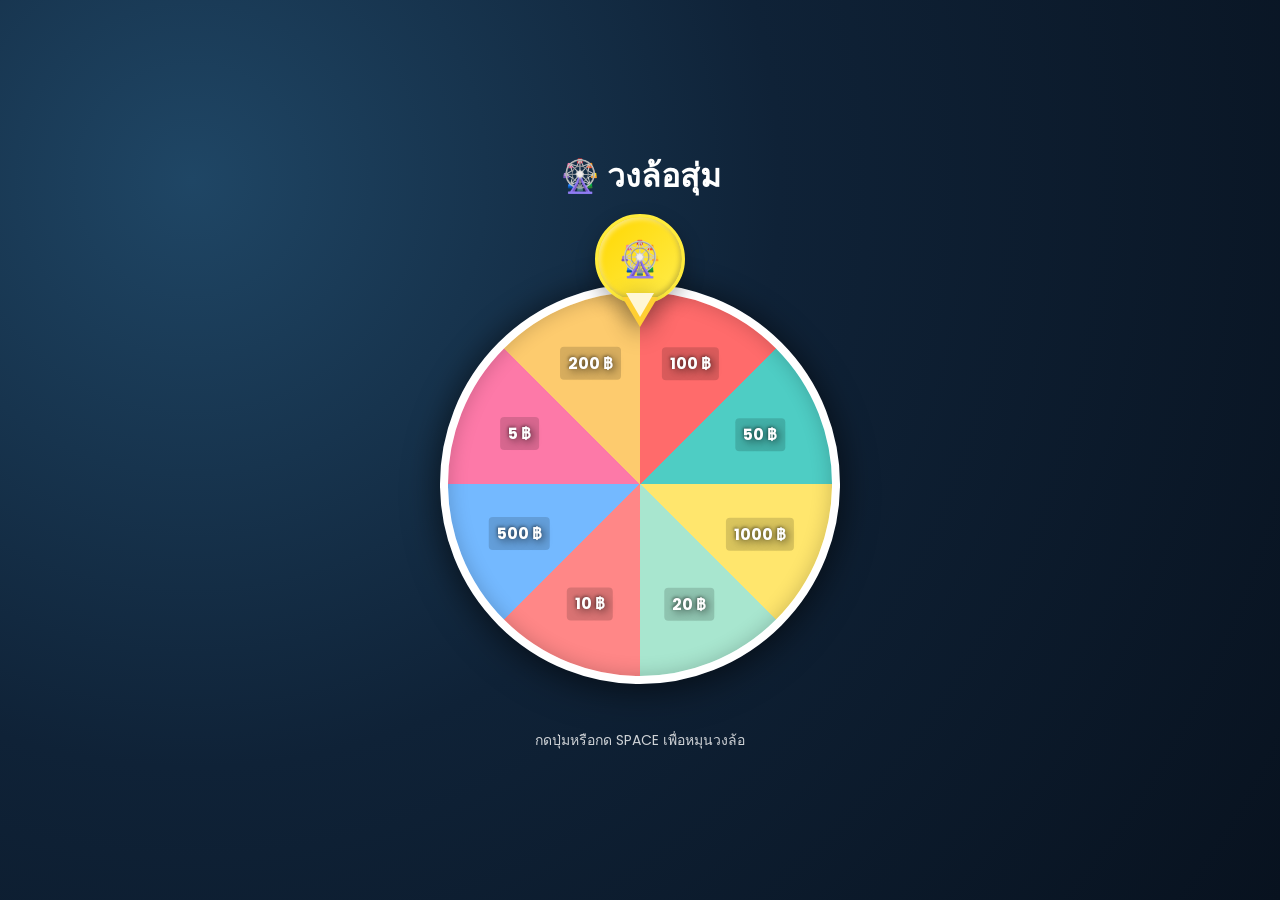
==== index.html @ fed34795 "feat: add display page for lucky wheel with spinning functionality and prize management - Implemente" ====
<!DOCTYPE html>
<html lang="th">
<head>
    <meta charset="UTF-8">
    <meta name="viewport" content="width=device-width, initial-scale=1.0">
    <link rel="stylesheet" href="style.css">
    <title>วงล้อสุ่ม - Lucky Wheel</title>
</head>
<body class="display-page">
    <div class="display-container">
        <!-- Header -->
        <div class="display-header">
            <h1>🎡 วงล้อสุ่ม</h1>
</div>

        <!-- Wheel -->
        <div class="wheel-display">
            <div class="wheel-pointer" aria-hidden="true"></div>
            <div class="spinner-btn"></div>
            <div class="wheel" id="wheel"></div>
            <div class="result-display" id="resultDisplay"></div>
        </div>

        <!-- Info -->
        <div class="display-info">
            <p>กดปุ่มหรือกด SPACE เพื่อหมุนวงล้อ</p>
        </div>
    </div>

    <script src="shared.js"></script>
    <script src="display.js"></script>
</body>
</html>
---- style.css ----
@import url(https://fonts.googleapis.com/css?family=Poppins:200,300,400,500,600,700,800,900&display=swap);

*{
    margin: 0;
    padding: 0;
    box-sizing: border-box;
    font-family: 'Poppins', sans-serif;
}

/* ===== DISPLAY PAGE (FRONTEND) ===== */
body.display-page {
    display: flex;
    justify-content: center;
    align-items: center;
    min-height: 100vh;
    background: radial-gradient(circle at 15% 20%, #1f4665 0%, #0f2237 45%, #08121f 100%);
    padding: 20px;
}

.display-container {
    display: flex;
    flex-direction: column;
    align-items: center;
    gap: 20px;
    width: 100%;
    max-width: 760px;
}

.display-header {
    text-align: center;
    color: white;
}

.display-header h1 {
    font-size: 32px;
    margin-bottom: 10px;
}

.display-header .admin-link {
    display: none;
}

.admin-link {
    display: inline-block;
    background: rgba(255, 255, 255, 0.2);
    color: white;
    padding: 8px 16px;
    border-radius: 20px;
    text-decoration: none;
    font-size: 14px;
    transition: all 0.3s ease;
    border: 1px solid rgba(255, 255, 255, 0.3);
}

.admin-link:hover {
    background: rgba(255, 255, 255, 0.3);
    transform: translateY(-2px);
}

.wheel-display {
    position: relative;
    width: 100%;
    aspect-ratio: 1;
    max-width: 450px;
    display: flex;
    justify-content: center;
    align-items: center;
    margin-top: 28px;
}

.wheel-pointer {
    position: absolute;
    top: 38px;
    left: 50%;
    transform: translateX(-50%);
    width: 0;
    height: 0;
    border-left: 18px solid transparent;
    border-right: 18px solid transparent;
    border-top: 30px solid #ffcf33;
    z-index: 12;
    filter: drop-shadow(0 8px 12px rgba(0, 0, 0, 0.45));
}

.wheel-pointer::before {
    content: '';
    position: absolute;
    top: -34px;
    left: -14px;
    border-left: 14px solid transparent;
    border-right: 14px solid transparent;
    border-top: 24px solid #fff7d6;
}

.display-info {
    text-align: center;
    color: rgba(255, 255, 255, 0.8);
    font-size: 14px;
}

/* ===== ADMIN PAGE (BACKEND) ===== */
body.admin-page {
    background: radial-gradient(circle at 15% 20%, #1f4665 0%, #0f2237 45%, #08121f 100%);
    min-height: 100vh;
    display: flex;
    flex-direction: column;
}

.admin-wrapper {
    flex: 1;
    display: flex;
    flex-direction: column;
}

.admin-header {
    background: rgba(12, 30, 48, 0.78);
    color: white;
    padding: 20px;
    border-bottom: 1px solid rgba(255, 255, 255, 0.2);
    backdrop-filter: blur(10px);
}

.header-content {
    max-width: 1400px;
    margin: 0 auto;
    display: flex;
    justify-content: space-between;
    align-items: center;
    width: 100%;
}

.admin-header h1 {
    font-size: 28px;
    margin: 0;
}

.back-button {
    background: rgba(255, 255, 255, 0.2);
    color: white;
    padding: 10px 20px;
    border-radius: 8px;
    text-decoration: none;
    transition: all 0.3s ease;
    border: 1px solid rgba(255, 255, 255, 0.3);
}

.back-button:hover {
    background: rgba(255, 255, 255, 0.3);
    transform: translateX(-5px);
}

.admin-content {
    flex: 1;
    display: flex;
    gap: 30px;
    padding: 30px;
    max-width: 1400px;
    margin: 0 auto;
    width: 100%;
    overflow-y: auto;
}

.control-panel {
    flex: 0 0 350px;
    background: rgba(249, 252, 255, 0.97);
    padding: 30px;
    border-radius: 15px;
    box-shadow: 0 10px 40px rgba(0, 0, 0, 0.3);
    max-height: 85vh;
    overflow-y: auto;
}

.control-panel h2 {
    color: #667eea;
    margin-bottom: 20px;
    font-size: 18px;
}

.panel-section {
    margin-bottom: 25px;
    padding-bottom: 20px;
    border-bottom: 1px solid #eee;
}

.panel-section:last-of-type {
    border-bottom: none;
}

.panel-section h2 {
    color: #333;
    font-size: 14px;
    margin-bottom: 12px;
    text-transform: uppercase;
    letter-spacing: 0.5px;
}

.input-group {
    display: flex;
    gap: 8px;
    margin-bottom: 10px;
}

.input-group input[type="text"],
.input-group input[type="color"],
.input-group input[type="range"] {
    padding: 10px;
    border: 2px solid #eee;
    border-radius: 8px;
    font-size: 14px;
    transition: all 0.3s ease;
}

.input-group input[type="text"] {
    flex: 1;
}

.input-group input[type="text"]:focus {
    outline: none;
    border-color: #667eea;
    box-shadow: 0 0 10px rgba(102, 126, 234, 0.2);
}

.input-group input[type="color"] {
    width: 50px;
    cursor: pointer;
}

.input-group button {
    padding: 10px 16px;
    background: #667eea;
    color: white;
    border: none;
    border-radius: 8px;
    cursor: pointer;
    font-weight: 600;
    transition: background 0.3s ease;
}

.input-group button:hover {
    background: #764ba2;
}

.speed-control {
    display: flex;
    align-items: center;
    gap: 12px;
}

.speed-control input[type="range"] {
    flex: 1;
    height: 6px;
    cursor: pointer;
}

.speed-control span {
    font-weight: 600;
    color: #667eea;
    min-width: 50px;
}

.panel-buttons {
    display: flex;
    gap: 10px;
    margin-top: 20px;
}

.btn-save {
    flex: 1;
    padding: 12px;
    background: #52c41a;
    color: white;
    border: none;
    border-radius: 8px;
    cursor: pointer;
    font-weight: 600;
    transition: background 0.3s ease;
    font-size: 14px;
}

.btn-save:hover {
    background: #45a517;
}

.btn-reset {
    flex: 1;
    padding: 12px;
    background: #ff6b6b;
    color: white;
    border: none;
    border-radius: 8px;
    cursor: pointer;
    font-weight: 600;
    transition: background 0.3s ease;
    font-size: 14px;
}

.btn-reset:hover {
    background: #ff5252;
}

/* Prize List */
.prize-list {
    display: flex;
    flex-direction: column;
    gap: 10px;
    max-height: 220px;
    overflow-y: auto;
}

.prize-item {
    display: flex;
    align-items: center;
    gap: 8px;
    background: #f5f5f5;
    padding: 10px;
    border-radius: 8px;
    font-size: 12px;
    color: #333;
    border: 1px solid #ddd;
    flex-wrap: wrap;
}

.prize-color {
    width: 24px;
    height: 24px;
    border-radius: 4px;
    border: 2px solid white;
    box-shadow: 0 0 5px rgba(0, 0, 0, 0.2);
    flex-shrink: 0;
}

.prize-name {
    flex: 1;
    font-weight: 500;
    min-width: 60px;
}

.prize-odds {
    display: flex;
    align-items: center;
    gap: 5px;
}

.prize-odds input {
    width: 45px;
    padding: 4px;
    border: 1px solid #ddd;
    border-radius: 4px;
    font-size: 12px;
}

.prize-odds label {
    font-size: 11px;
    color: #666;
    font-weight: 600;
}

.btn-remove {
    background: none;
    border: none;
    color: #ff6b6b;
    cursor: pointer;
    font-size: 16px;
    padding: 0;
    flex-shrink: 0;
    transition: color 0.2s ease;
}

.btn-remove:hover {
    color: #ff0000;
}

/* Preview Panel */
.preview-panel {
    flex: 1;
    background: rgba(249, 252, 255, 0.97);
    padding: 30px;
    border-radius: 15px;
    box-shadow: 0 10px 40px rgba(0, 0, 0, 0.3);
    display: flex;
    flex-direction: column;
    gap: 20px;
    max-height: 85vh;
    overflow-y: auto;
}

.preview-panel h2 {
    color: #667eea;
    font-size: 18px;
    margin: 0;
}

.preview-wheel-container {
    position: relative;
    width: 100%;
    aspect-ratio: 1;
    display: flex;
    justify-content: center;
    align-items: center;
}

.stats-box {
    background: #f9f9f9;
    border: 1px solid #eee;
    border-radius: 10px;
    padding: 15px;
}

.stats-table {
    font-size: 13px;
}

.stats-row {
    display: grid;
    grid-template-columns: 1fr 1fr 1fr;
    gap: 15px;
    padding: 8px 0;
    border-bottom: 1px solid #eee;
    align-items: center;
}

.stats-row.header {
    font-weight: 700;
    color: #667eea;
    border-bottom: 2px solid #667eea;
    margin-bottom: 8px;
}

.stats-row.inactive {
    opacity: 0.5;
    color: #999;
}

.stats-footer {
    padding: 10px 0;
    margin-top: 10px;
    padding-top: 10px;
    border-top: 1px solid #eee;
    font-weight: 600;
    color: #667eea;
    text-align: right;
}

/* ===== WHEEL STYLES (SHARED) ===== */
.wheel {
    position: relative;
    width: 100%;
    max-width: 400px;
    aspect-ratio: 1;
    border-radius: 50%;
    box-shadow: 0 0 30px rgba(0, 0, 0, 0.4), inset 0 0 20px rgba(0, 0, 0, 0.2), 0 10px 40px rgba(0, 0, 0, 0.3);
    background: conic-gradient(
        from 0deg,
        #ff6b6b 0deg 45deg,
        #4ecdc4 45deg 90deg,
        #ffe66d 90deg 135deg,
        #a8e6cf 135deg 180deg,
        #ff8787 180deg 225deg,
        #74b9ff 225deg 270deg,
        #fd79a8 270deg 315deg,
        #fdcb6e 315deg 360deg
    );
    border: 8px solid white;
    display: flex;
    align-items: center;
    justify-content: center;
    position: relative;
}

.wheel .number {
    position: absolute;
    width: 100%;
    height: 100%;
    display: flex;
    justify-content: center;
    align-items: center;
    transform-origin: 50% 50%;
}

.wheel .number span {
    position: absolute;
    background: transparent;
    display: flex;
    justify-content: center;
    align-items: center;
    font-size: 16px;
    font-weight: 700;
    color: white;
    text-shadow: 2px 2px 8px rgba(0, 0, 0, 0.6), -1px -1px 3px rgba(0, 0, 0, 0.4);
    transition: all 0.3s ease;
    white-space: nowrap;
    padding: 4px 8px;
    border-radius: 4px;
    background: rgba(0, 0, 0, 0.15);
    --label-radius: 130px;
}

.wheel .number span:hover {
    font-size: 18px;
    background: rgba(0, 0, 0, 0.3);
}

.wheel {
    animation: none;
    transition: transform 160ms linear;
    will-change: transform;
}

.wheel.spinning {
    animation: spin 5s cubic-bezier(0.25, 0.46, 0.45, 0.94);
}

@keyframes spin {
    0% { transform: rotate(0deg); }
    100% { transform: rotate(3600deg); }
}

/* Spinner Button */
.spinner-btn {
    position: absolute;
    width: 90px;
    height: 90px;
    background: linear-gradient(135deg, #ffd700 0%, #ffed4e 100%);
    border-radius: 50%;
    top: -45px;
    left: 50%;
    transform: translateX(-50%);
    z-index: 8;
    cursor: pointer;
    display: flex;
    justify-content: center;
    align-items: center;
    font-size: 40px;
    font-weight: bold;
    color: white;
    box-shadow: 0 8px 20px rgba(0, 0, 0, 0.3), inset -2px -2px 5px rgba(0, 0, 0, 0.2), inset 2px 2px 5px rgba(255, 255, 255, 0.5);
    transition: all 0.3s ease;
    user-select: none;
    border: 3px solid #ffeb3b;
}

.spinner-btn:hover {
    transform: translateX(-50%) scale(1.08);
    box-shadow: 0 12px 25px rgba(0, 0, 0, 0.4), inset -2px -2px 5px rgba(0, 0, 0, 0.2), inset 2px 2px 5px rgba(255, 255, 255, 0.5);
}

.spinner-btn::after {
    content: '🎡';
    font-size: 35px;
}

.spinner-btn.spinning {
    animation: pulse 0.5s infinite;
}

@keyframes pulse {
    0%, 100% { transform: translateX(-50%) scale(1); }
    50% { transform: translateX(-50%) scale(1.05); }
}

/* Result Display */
.result-display {
    position: absolute;
    bottom: -70px;
    left: 50%;
    transform: translateX(-50%);
    background: linear-gradient(135deg, rgba(255, 255, 255, 0.98) 0%, rgba(255, 255, 255, 0.95) 100%);
    padding: 18px 50px;
    border-radius: 12px;
    font-size: 20px;
    font-weight: 700;
    color: #667eea;
    opacity: 0;
    transition: opacity 0.3s ease;
    box-shadow: 0 10px 35px rgba(0, 0, 0, 0.2);
    white-space: nowrap;
    border: 2px solid #667eea;
}

.result-display.show {
    opacity: 1;
}

/* ===== RESPONSIVE ===== */
@media (max-width: 1200px) {
    .admin-content {
        flex-direction: column;
        gap: 20px;
    }

    .control-panel {
        flex: 0 0 auto;
    }

    .preview-panel {
        flex: 1;
    }
}

@media (max-width: 768px) {
    body.display-page {
        padding: 10px;
    }

    .display-container {
        gap: 15px;
    }

    .display-header h1 {
        font-size: 24px;
    }

    .admin-content {
        padding: 15px;
        gap: 15px;
    }

    .control-panel {
        flex: 0 0 auto;
        padding: 20px;
        max-height: none;
    }

    .preview-panel {
        padding: 20px;
        max-height: none;
    }

    .wheel {
        max-width: 300px;
    }

    .spinner-btn {
        width: 70px;
        height: 70px;
        border: 2px solid #ffeb3b;
        top: -35px;
    }

    .spinner-btn::after {
        font-size: 28px;
    }

    .wheel .number span {
        font-size: 14px;
        --label-radius: 98px;
    }

    .result-display {
        font-size: 16px;
        padding: 12px 30px;
        border: 1px solid #667eea;
        bottom: -60px;
    }

    .panel-section {
        margin-bottom: 18px;
        padding-bottom: 15px;
    }

    .prize-item {
        flex-direction: column;
        align-items: flex-start;
    }

    .prize-name {
        width: 100%;
    }

    .prize-odds {
        width: 100%;
        justify-content: space-between;
    }
}
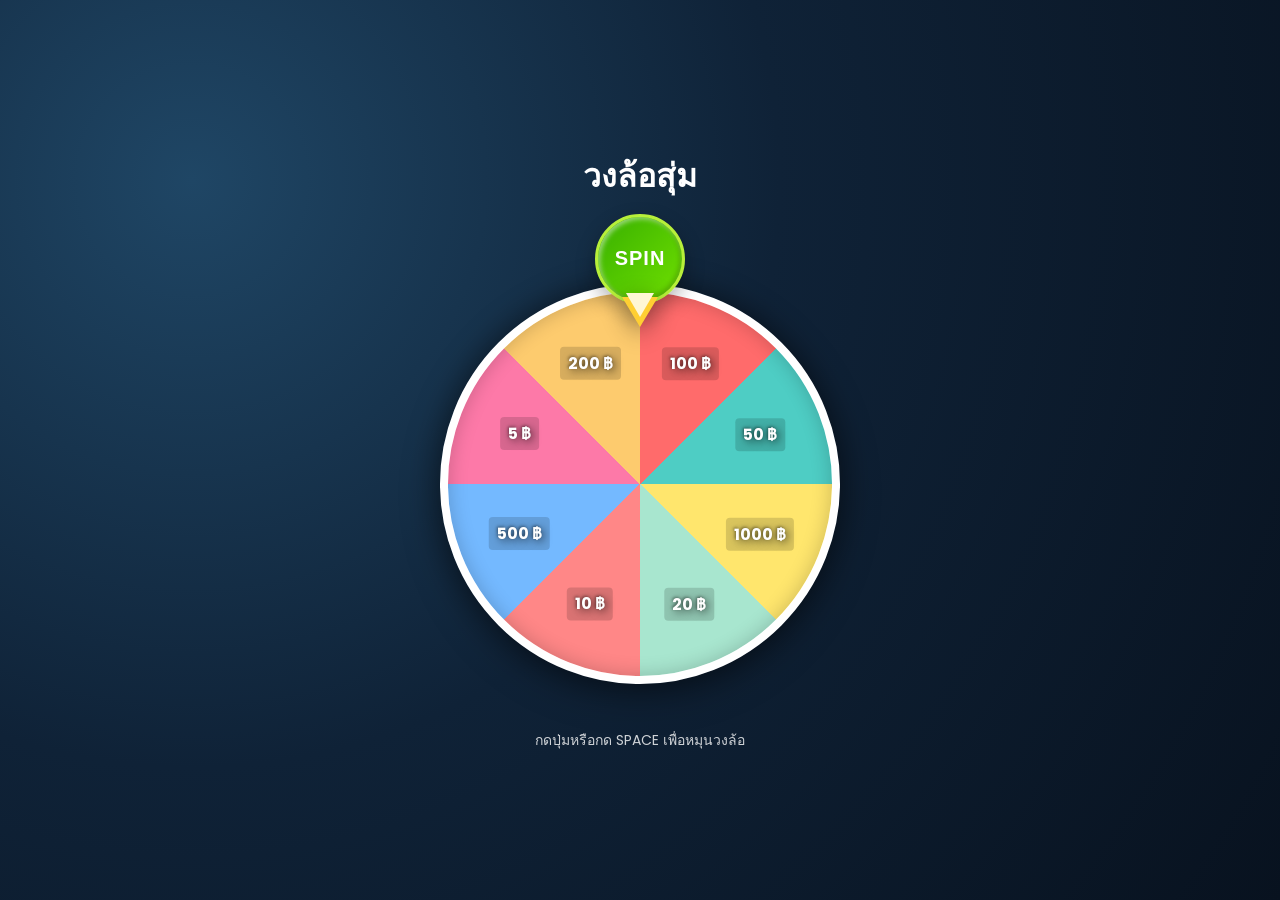
==== commit fc57833a: "fix ui button" ====
--- a/index.html
+++ b/index.html
@@ -8,12 +8,12 @@
 </head>
 <body class="display-page">
     <div class="display-container">
-        <!-- Header -->
+
         <div class="display-header">
-            <h1>🎡 วงล้อสุ่ม</h1>
+            <h1> วงล้อสุ่ม</h1>
 </div>
 
-        <!-- Wheel -->
+
         <div class="wheel-display">
             <div class="wheel-pointer" aria-hidden="true"></div>
             <div class="spinner-btn"></div>
@@ -21,7 +21,7 @@
             <div class="result-display" id="resultDisplay"></div>
         </div>
 
-        <!-- Info -->
+     
         <div class="display-info">
             <p>กดปุ่มหรือกด SPACE เพื่อหมุนวงล้อ</p>
         </div>
--- a/style.css
+++ b/style.css
@@ -520,7 +520,7 @@
     position: absolute;
     width: 90px;
     height: 90px;
-    background: linear-gradient(135deg, #ffd700 0%, #ffed4e 100%);
+    background: linear-gradient(135deg, #38b000 0%, #70e000 100%);
     border-radius: 50%;
     top: -45px;
     left: 50%;
@@ -536,17 +536,20 @@
     box-shadow: 0 8px 20px rgba(0, 0, 0, 0.3), inset -2px -2px 5px rgba(0, 0, 0, 0.2), inset 2px 2px 5px rgba(255, 255, 255, 0.5);
     transition: all 0.3s ease;
     user-select: none;
-    border: 3px solid #ffeb3b;
+    border: 3px solid #b7ef3a;
 }
 
 .spinner-btn:hover {
     transform: translateX(-50%) scale(1.08);
     box-shadow: 0 12px 25px rgba(0, 0, 0, 0.4), inset -2px -2px 5px rgba(0, 0, 0, 0.2), inset 2px 2px 5px rgba(255, 255, 255, 0.5);
+    background: linear-gradient(135deg, #2d9d00 0%, #5fd400 100%);
 }
 
 .spinner-btn::after {
-    content: '🎡';
-    font-size: 35px;
+    content: 'SPIN';
+    font-size: 20px;
+    letter-spacing: 1px;
+    font-weight: 800;
 }
 
 .spinner-btn.spinning {
@@ -633,12 +636,12 @@
     .spinner-btn {
         width: 70px;
         height: 70px;
-        border: 2px solid #ffeb3b;
+        border: 2px solid #b7ef3a;
         top: -35px;
     }
 
     .spinner-btn::after {
-        font-size: 28px;
+        font-size: 16px;
     }
 
     .wheel .number span {
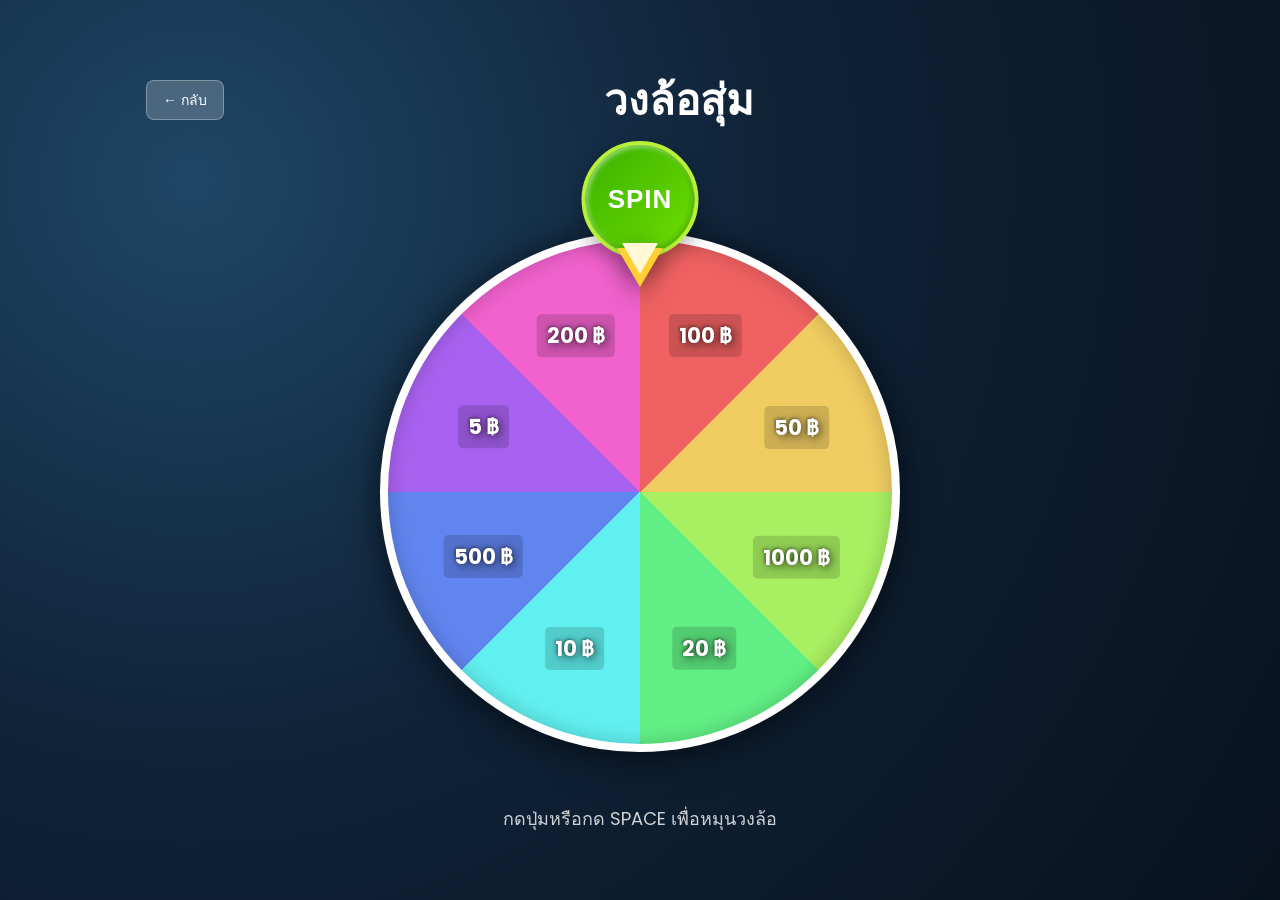
==== commit 8e454950: "add home" ====
--- a/index.html
+++ b/index.html
@@ -10,8 +10,12 @@
     <div class="display-container">
 
         <div class="display-header">
-            <h1> วงล้อสุ่ม</h1>
-</div>
+            <div class="header-top">
+                <a href="home.html" class="back-button">← กลับ</a>
+                <h1>วงล้อสุ่ม</h1>
+                <div class="header-spacer"></div>
+            </div>
+        </div>
 
 
         <div class="wheel-display">
--- a/style.css
+++ b/style.css
@@ -7,6 +7,13 @@
     font-family: 'Poppins', sans-serif;
 }
 
+html,
+body {
+    width: 100%;
+    min-height: 100%;
+    background: #0f2237;
+}
+
 /* ===== DISPLAY PAGE (FRONTEND) ===== */
 body.display-page {
     display: flex;
@@ -15,6 +22,8 @@
     min-height: 100vh;
     background: radial-gradient(circle at 15% 20%, #1f4665 0%, #0f2237 45%, #08121f 100%);
     padding: 20px;
+    background-size: cover;
+    background-repeat: no-repeat;
 }
 
 .display-container {
@@ -23,17 +32,46 @@
     align-items: center;
     gap: 20px;
     width: 100%;
-    max-width: 760px;
+    max-width: 988px;
 }
 
 .display-header {
     text-align: center;
     color: white;
+    width: 100%;
+}
+
+.display-header .header-top {
+    display: flex;
+    justify-content: space-between;
+    align-items: center;
+    gap: 20px;
+    margin-bottom: 10px;
+}
+
+.display-header .back-button {
+    background: rgba(255, 255, 255, 0.2);
+    color: white;
+    padding: 8px 16px;
+    border-radius: 8px;
+    text-decoration: none;
+    transition: all 0.3s ease;
+    border: 1px solid rgba(255, 255, 255, 0.3);
+    font-size: 14px;
+}
+
+.display-header .back-button:hover {
+    background: rgba(255, 255, 255, 0.3);
+    transform: translateX(-5px);
+}
+
+.header-spacer {
+    width: auto;
 }
 
 .display-header h1 {
-    font-size: 32px;
-    margin-bottom: 10px;
+    font-size: 42px;
+    flex: 1;
 }
 
 .display-header .admin-link {
@@ -61,23 +99,23 @@
     position: relative;
     width: 100%;
     aspect-ratio: 1;
-    max-width: 450px;
+    max-width: 585px;
     display: flex;
     justify-content: center;
     align-items: center;
-    margin-top: 28px;
+    margin-top: 36px;
 }
 
 .wheel-pointer {
     position: absolute;
-    top: 38px;
+    top: 49px;
     left: 50%;
     transform: translateX(-50%);
     width: 0;
     height: 0;
-    border-left: 18px solid transparent;
-    border-right: 18px solid transparent;
-    border-top: 30px solid #ffcf33;
+    border-left: 23px solid transparent;
+    border-right: 23px solid transparent;
+    border-top: 39px solid #ffcf33;
     z-index: 12;
     filter: drop-shadow(0 8px 12px rgba(0, 0, 0, 0.45));
 }
@@ -85,17 +123,17 @@
 .wheel-pointer::before {
     content: '';
     position: absolute;
-    top: -34px;
-    left: -14px;
-    border-left: 14px solid transparent;
-    border-right: 14px solid transparent;
-    border-top: 24px solid #fff7d6;
+    top: -44px;
+    left: -18px;
+    border-left: 18px solid transparent;
+    border-right: 18px solid transparent;
+    border-top: 31px solid #fff7d6;
 }
 
 .display-info {
     text-align: center;
     color: rgba(255, 255, 255, 0.8);
-    font-size: 14px;
+    font-size: 18px;
 }
 
 /* ===== ADMIN PAGE (BACKEND) ===== */
@@ -445,7 +483,7 @@
 .wheel {
     position: relative;
     width: 100%;
-    max-width: 400px;
+    max-width: 520px;
     aspect-ratio: 1;
     border-radius: 50%;
     box-shadow: 0 0 30px rgba(0, 0, 0, 0.4), inset 0 0 20px rgba(0, 0, 0, 0.2), 0 10px 40px rgba(0, 0, 0, 0.3);
@@ -460,7 +498,7 @@
         #fd79a8 270deg 315deg,
         #fdcb6e 315deg 360deg
     );
-    border: 8px solid white;
+    border: 10px solid white;
     display: flex;
     align-items: center;
     justify-content: center;
@@ -483,16 +521,16 @@
     display: flex;
     justify-content: center;
     align-items: center;
-    font-size: 16px;
+    font-size: 21px;
     font-weight: 700;
     color: white;
     text-shadow: 2px 2px 8px rgba(0, 0, 0, 0.6), -1px -1px 3px rgba(0, 0, 0, 0.4);
     transition: all 0.3s ease;
     white-space: nowrap;
-    padding: 4px 8px;
-    border-radius: 4px;
+    padding: 5px 10px;
+    border-radius: 5px;
     background: rgba(0, 0, 0, 0.15);
-    --label-radius: 130px;
+    --label-radius: 169px;
 }
 
 .wheel .number span:hover {
@@ -518,11 +556,11 @@
 /* Spinner Button */
 .spinner-btn {
     position: absolute;
-    width: 90px;
-    height: 90px;
+    width: 117px;
+    height: 117px;
     background: linear-gradient(135deg, #38b000 0%, #70e000 100%);
     border-radius: 50%;
-    top: -45px;
+    top: -58px;
     left: 50%;
     transform: translateX(-50%);
     z-index: 8;
@@ -536,7 +574,7 @@
     box-shadow: 0 8px 20px rgba(0, 0, 0, 0.3), inset -2px -2px 5px rgba(0, 0, 0, 0.2), inset 2px 2px 5px rgba(255, 255, 255, 0.5);
     transition: all 0.3s ease;
     user-select: none;
-    border: 3px solid #b7ef3a;
+    border: 4px solid #b7ef3a;
 }
 
 .spinner-btn:hover {
@@ -547,7 +585,7 @@
 
 .spinner-btn::after {
     content: 'SPIN';
-    font-size: 20px;
+    font-size: 26px;
     letter-spacing: 1px;
     font-weight: 800;
 }
@@ -564,20 +602,20 @@
 /* Result Display */
 .result-display {
     position: absolute;
-    bottom: -70px;
+    bottom: -91px;
     left: 50%;
     transform: translateX(-50%);
     background: linear-gradient(135deg, rgba(255, 255, 255, 0.98) 0%, rgba(255, 255, 255, 0.95) 100%);
-    padding: 18px 50px;
-    border-radius: 12px;
-    font-size: 20px;
+    padding: 23px 65px;
+    border-radius: 16px;
+    font-size: 26px;
     font-weight: 700;
     color: #667eea;
     opacity: 0;
     transition: opacity 0.3s ease;
     box-shadow: 0 10px 35px rgba(0, 0, 0, 0.2);
     white-space: nowrap;
-    border: 2px solid #667eea;
+    border: 3px solid #667eea;
 }
 
 .result-display.show {
@@ -675,3 +713,169 @@
         justify-content: space-between;
     }
 }
+
+/* ===== HOME PAGE ===== */
+body.home-page {
+    display: flex;
+    justify-content: center;
+    align-items: center;
+    min-height: 100vh;
+    background: radial-gradient(circle at 15% 20%, #1f4665 0%, #0f2237 45%, #08121f 100%);
+    padding: 20px;
+    background-size: cover;
+    background-repeat: no-repeat;
+}
+
+.home-container {
+    display: flex;
+    flex-direction: column;
+    align-items: center;
+    gap: 50px;
+    max-width: 900px;
+}
+
+.home-header {
+    text-align: center;
+    color: white;
+}
+
+.home-header h1 {
+    font-size: 56px;
+    margin-bottom: 10px;
+    font-weight: 700;
+}
+
+.home-header p {
+    font-size: 20px;
+    color: rgba(255, 255, 255, 0.8);
+    font-weight: 300;
+    letter-spacing: 2px;
+}
+
+.home-content {
+    display: grid;
+    grid-template-columns: repeat(auto-fit, minmax(280px, 1fr));
+    gap: 40px;
+    width: 100%;
+    max-width: 600px;
+}
+
+.menu-card {
+    perspective: 1000px;
+}
+
+.menu-link {
+    display: flex;
+    flex-direction: column;
+    align-items: center;
+    justify-content: center;
+    gap: 20px;
+    padding: 50px 30px;
+    background: linear-gradient(135deg, rgba(102, 126, 234, 0.2) 0%, rgba(122, 75, 162, 0.2) 100%);
+    border: 2px solid rgba(255, 255, 255, 0.2);
+    border-radius: 20px;
+    text-decoration: none;
+    color: white;
+    transition: all 0.4s cubic-bezier(0.25, 0.46, 0.45, 0.94);
+    backdrop-filter: blur(10px);
+    position: relative;
+    overflow: hidden;
+}
+
+.menu-link::before {
+    content: '';
+    position: absolute;
+    top: 0;
+    left: -100%;
+    width: 100%;
+    height: 100%;
+    background: linear-gradient(135deg, rgba(255, 255, 255, 0.1) 0%, rgba(255, 255, 255, 0.05) 100%);
+    transition: left 0.4s ease;
+    z-index: 0;
+}
+
+.menu-link:hover::before {
+    left: 100%;
+}
+
+.menu-link:hover {
+    transform: translateY(-10px) scale(1.02);
+    border-color: rgba(255, 255, 255, 0.4);
+    background: linear-gradient(135deg, rgba(102, 126, 234, 0.3) 0%, rgba(122, 75, 162, 0.3) 100%);
+    box-shadow: 0 20px 50px rgba(102, 126, 234, 0.3), 0 0 30px rgba(255, 255, 255, 0.1);
+}
+
+.menu-icon {
+    font-size: 60px;
+    position: relative;
+    z-index: 1;
+    animation: float 3s ease-in-out infinite;
+}
+
+.menu-card:nth-child(1) .menu-icon {
+    animation-delay: 0s;
+}
+
+.menu-card:nth-child(2) .menu-icon {
+    animation-delay: 0.2s;
+}
+
+@keyframes float {
+    0%, 100% { transform: translateY(0px); }
+    50% { transform: translateY(-15px); }
+}
+
+.menu-link h2 {
+    font-size: 24px;
+    margin: 0;
+    font-weight: 600;
+    position: relative;
+    z-index: 1;
+}
+
+.menu-link p {
+    font-size: 14px;
+    color: rgba(255, 255, 255, 0.8);
+    text-align: center;
+    margin: 0;
+    position: relative;
+    z-index: 1;
+}
+
+.display-link:hover h2,
+.admin-link-menu:hover h2 {
+    color: #ffcf33;
+}
+
+/* Responsive */
+@media (max-width: 768px) {
+    .home-header h1 {
+        font-size: 36px;
+    }
+
+    .home-header p {
+        font-size: 16px;
+    }
+
+    .home-content {
+        grid-template-columns: 1fr;
+        gap: 30px;
+        max-width: 100%;
+    }
+
+    .menu-link {
+        padding: 40px 25px;
+    }
+
+    .menu-icon {
+        font-size: 48px;
+    }
+
+    .menu-link h2 {
+        font-size: 20px;
+    }
+
+    .menu-link p {
+        font-size: 13px;
+    }
+}
